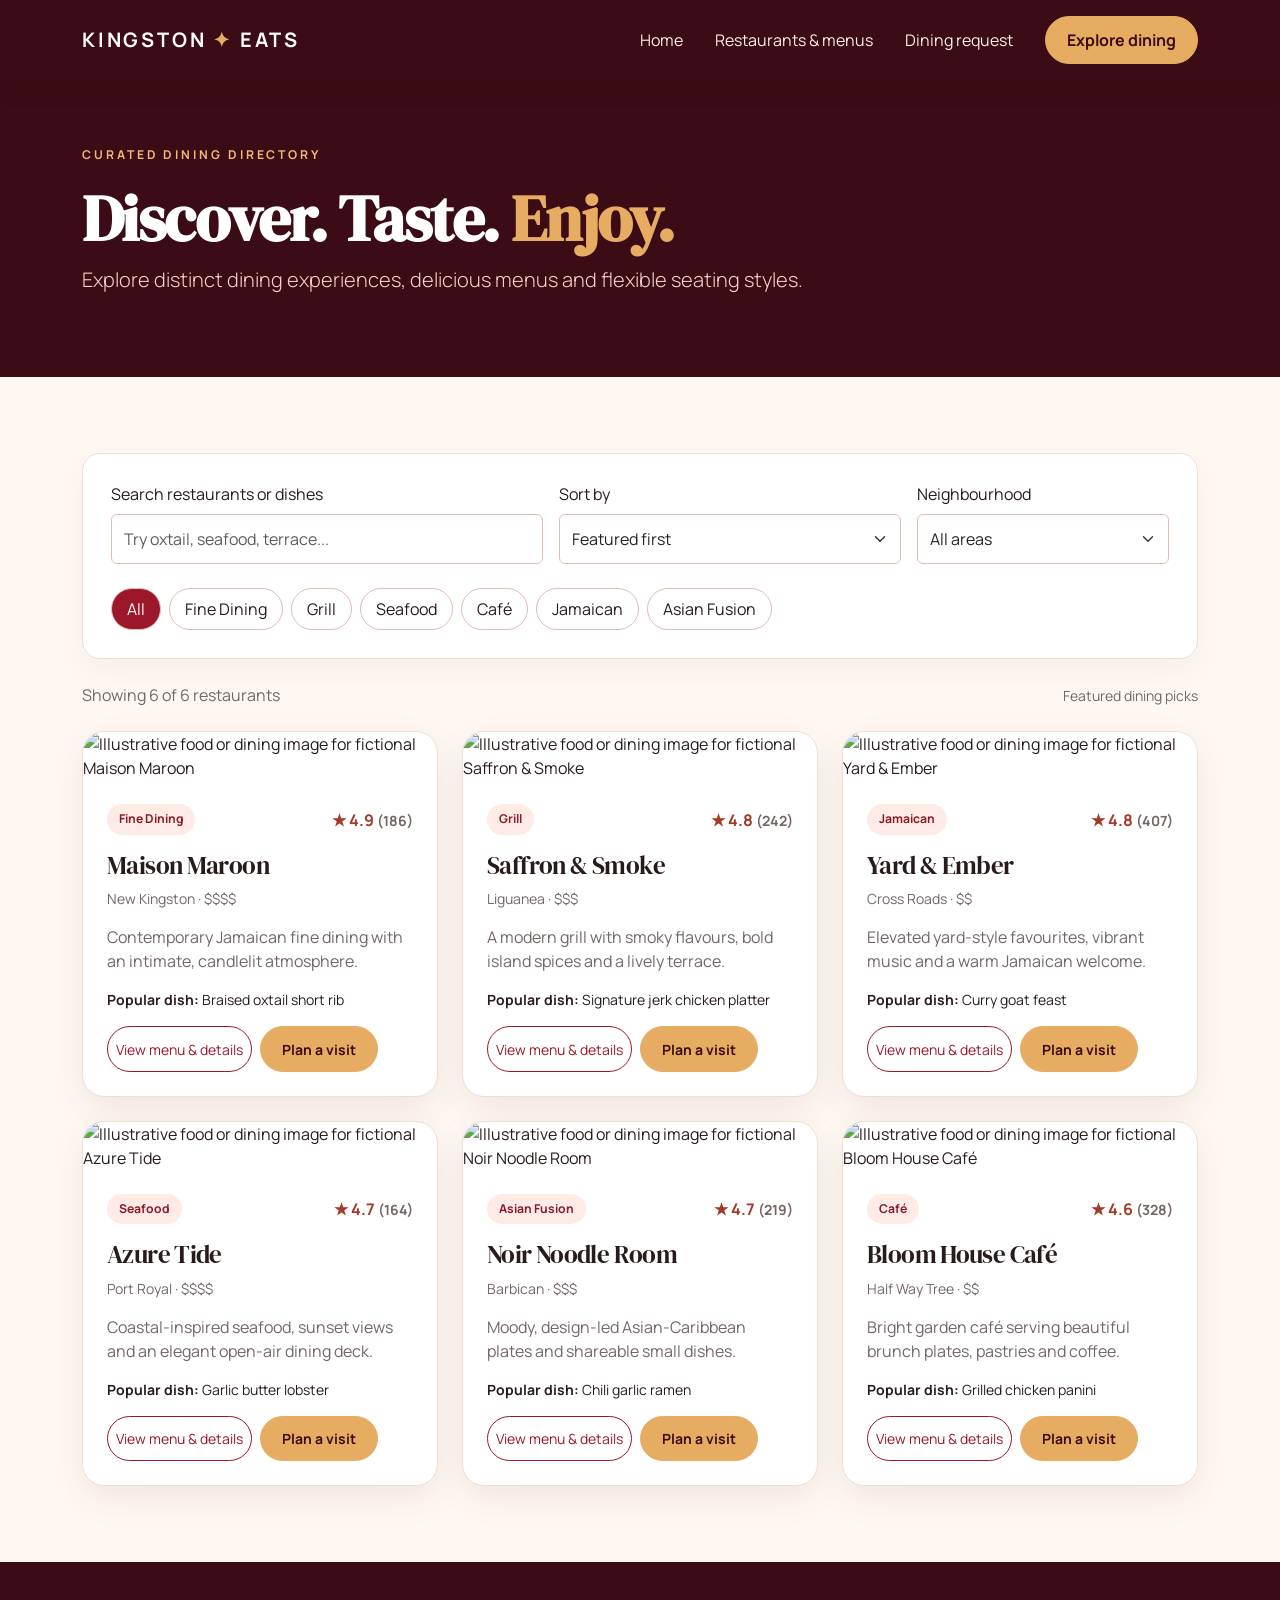
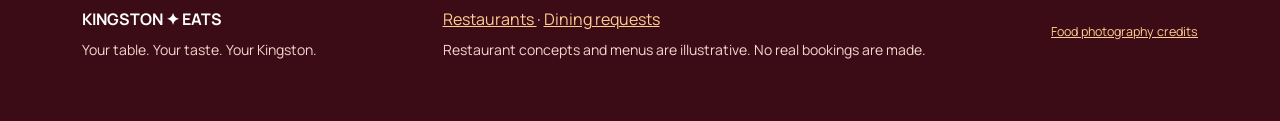
==== restaurants.html @ 557c5367 "Add Kingston Eats website with restaurant discovery features" ====
<!DOCTYPE html>
<html lang="en">
 <head>
  <meta charset="utf-8"/>
  <meta content="width=device-width, initial-scale=1" name="viewport"/>
  <meta content="Kingston Eats &mdash; discover island-inspired restaurants, menus and dining experiences in Kingston." name="description"/>
  <title>
   Restaurants &amp; Menus | Kingston Eats
  </title>
  <link href="https://cdn.jsdelivr.net/npm/bootstrap@5.3.3/dist/css/bootstrap.min.css" rel="stylesheet"/>
  <link href="css/styles.css" rel="stylesheet"/>
 </head>
 <body>
  <nav class="navbar navbar-expand-lg sticky-top">
   <div class="container">
    <a class="navbar-brand" href="index.html">
     KINGSTON
     <span class="brand-mark">
      ✦
     </span>
     EATS
    </a>
    <button aria-controls="navMain" aria-expanded="false" aria-label="Toggle navigation" class="navbar-toggler" data-bs-target="#navMain" data-bs-toggle="collapse" type="button">
     <span class="navbar-toggler-icon">
     </span>
    </button>
    <div class="collapse navbar-collapse" id="navMain">
     <ul class="navbar-nav ms-auto gap-lg-3">
      <li class="nav-item">
       <a class="nav-link" href="index.html">
        Home
       </a>
      </li>
      <li class="nav-item">
       <a class="nav-link" href="restaurants.html">
        Restaurants &amp; menus
       </a>
      </li>
      <li class="nav-item">
       <a class="nav-link" href="reservation.html">
        Dining request
       </a>
      </li>
     </ul>
     <a class="btn btn-main ms-lg-4 mt-3 mt-lg-0" href="restaurants.html">
      Explore dining
     </a>
    </div>
   </div>
  </nav>
  <main>
   <section class="hero-small">
    <div class="container">
     <p class="eyebrow">
      Curated dining directory
     </p>
     <h1>
      Discover. Taste.
      <span class="accent">
       Enjoy.
      </span>
     </h1>
     <p class="muted lead">
      Explore distinct dining experiences, delicious menus and flexible seating styles.
     </p>
    </div>
   </section>
   <section class="section-pad">
    <div class="container">
     <div class="panel mb-4">
      <div class="row g-3">
       <div class="col-md-5">
        <label class="form-label" for="searchInput">
         Search restaurants or dishes
        </label>
        <input class="form-control" id="searchInput" placeholder="Try oxtail, seafood, terrace..."/>
       </div>
       <div class="col-md-4">
        <label class="form-label" for="sortSelect">
         Sort by
        </label>
        <select class="form-select" id="sortSelect">
         <option value="featured">
          Featured first
         </option>
         <option value="rating">
          Top rated
         </option>
         <option value="reviews">
          Most reviewed
         </option>
         <option value="priceLow">
          Price: low to high
         </option>
         <option value="name">
          Name A&ndash;Z
         </option>
        </select>
       </div>
       <div class="col-md-3">
        <label class="form-label" for="areaSelect">
         Neighbourhood
        </label>
        <select class="form-select" id="areaSelect">
         <option value="all">
          All areas
         </option>
        </select>
       </div>
      </div>
      <div aria-label="Cuisine filters" class="d-flex flex-wrap gap-2 mt-4" id="categoryFilters">
      </div>
     </div>
     <div class="d-flex justify-content-between align-items-center mb-4 gap-2">
      <p aria-live="polite" class="muted mb-0" id="resultCount">
      </p>
      <span class="small muted">
       Featured dining picks
      </span>
     </div>
     <div class="row g-4" id="restaurantGrid">
     </div>
     <div class="empty-state d-none" id="emptyState">
      <h3>
       No matches found
      </h3>
      <button class="btn btn-outline-main" id="clearFilters">
       Clear filters
      </button>
     </div>
    </div>
   </section>
  </main>
  <footer>
   <div class="container d-md-flex justify-content-between gap-4">
    <div>
     <strong>
      KINGSTON ✦ EATS
     </strong>
     <p class="small mt-2 mb-0">
      Your table. Your taste. Your Kingston.
     </p>
    </div>
    <div class="mt-3 mt-md-0">
     <a href="restaurants.html">
      Restaurants
     </a>
     &middot;
     <a href="reservation.html">
      Dining requests
     </a>
     <p class="small mt-2">
      Restaurant concepts and menus are illustrative. No real bookings are made.
     </p>
    </div>
    <p class="image-credit mt-3 mb-0">
     <a href="IMAGE_CREDITS.md">
      Food photography credits
     </a>
    </p>
   </div>
  </footer>
  <div aria-hidden="true" aria-labelledby="detailsTitle" class="modal fade" id="detailsModal" tabindex="-1">
   <div class="modal-dialog modal-lg modal-dialog-centered modal-dialog-scrollable">
    <div class="modal-content">
     <div class="modal-header">
      <h2 class="modal-title h3" id="detailsTitle">
       Restaurant
      </h2>
      <button aria-label="Close" class="btn-close" data-bs-dismiss="modal" type="button">
      </button>
     </div>
     <div class="modal-body" id="detailsBody">
     </div>
     <div class="modal-footer">
      <button class="btn btn-outline-main" data-bs-dismiss="modal" type="button">
       Close
      </button>
      <a class="btn btn-main" href="reservation.html" id="detailsRequest">
       Plan a visit
      </a>
     </div>
    </div>
   </div>
  </div>
  <script src="https://code.jquery.com/jquery-3.7.1.min.js">
  </script>
  <script src="https://cdn.jsdelivr.net/npm/bootstrap@5.3.3/dist/js/bootstrap.bundle.min.js">
  </script>
  <script src="js/data.js">
  </script>
  <script src="js/app.js">
  </script>
 </body>
</html>
---- css/styles.css ----
@import url('https://fonts.googleapis.com/css2?family=Manrope:wght@400;500;600;700;800&family=DM+Serif+Display&display=swap');
:root{--ink:#291b1b;--deep:#3b0c15;--pine:#9d172a;--mint:#f7dedb;--gold:#e6ac62;--cream:#fff8f2;--white:#fff;--muted:#756666}*{box-sizing:border-box}body{font-family:'Manrope',sans-serif;background:var(--cream);color:var(--ink)}h1,h2,h3,.serif{font-family:'DM Serif Display',serif}h1{font-weight:600}a{color:var(--pine)}.navbar{background:var(--deep);padding:1rem 0}.navbar-brand{font-weight:700;letter-spacing:.14em;color:#fff!important}.brand-mark,.accent{color:var(--gold)}.nav-link{color:#ffece4!important}.nav-link.active{color:var(--gold)!important}.navbar-toggler{background:#fff}.btn-main{background:var(--gold);color:var(--deep);border:1px solid var(--gold);font-weight:700}.btn-main:hover{background:#f1c384;color:var(--deep)}.btn-outline-main{border:1px solid var(--pine);color:var(--pine)}.btn-outline-main:hover{background:var(--pine);color:#fff}.hero{background:linear-gradient(110deg,rgba(59,12,21,.92),rgba(126,25,35,.68)),url('https://images.unsplash.com/photo-1517248135467-4c7edcad34c4?auto=format&fit=crop&w=1800&q=85') center/cover;color:white;padding:105px 0 115px}.hero h1{font-size:clamp(3rem,6vw,5.5rem);line-height:1.12}.hero-small{background:var(--deep);color:#fff;padding:66px 0}.hero-small h1{font-size:clamp(2.4rem,5vw,4.4rem)}.eyebrow{text-transform:uppercase;letter-spacing:.24em;font-size:.76rem;color:var(--gold);font-weight:700}.lead-copy{color:#fce7df;max-width:620px}.section-pad{padding:76px 0}.section-title{font-size:clamp(2rem,4vw,3rem)}.muted{color:var(--muted)}.hero .muted,.hero-small .muted{color:#f7d4ca}.k-card{background:#fff;border:1px solid #f0ddd6;border-radius:18px;overflow:hidden;height:100%;box-shadow:0 10px 32px rgba(14,36,29,.06);transition:transform .2s}.k-card:hover{transform:translateY(-4px)}.k-card img{height:220px;width:100%;object-fit:cover}.k-card .card-body{padding:24px}.k-card h3{font-size:1.55rem}.pill{background:#ffebe5;color:#861b2a;border-radius:30px;padding:6px 12px;font-size:.76rem;font-weight:700}.rating{color:#a33a27;font-weight:700}.mini-price{font-size:.85rem;color:var(--muted)}.filter-chip{border:1px solid #dfbdb6;border-radius:24px;background:white;padding:8px 15px;color:var(--ink)}.filter-chip.active,.filter-chip:hover{background:var(--pine);color:white}.panel{background:white;border:1px solid #f0ddd6;border-radius:18px;padding:28px;box-shadow:0 12px 32px rgba(14,36,29,.04)}.form-control,.form-select{padding:12px;border-color:#dfbdb6}.form-control:focus,.form-select:focus{border-color:var(--pine);box-shadow:0 0 0 .2rem #9d172a22}.menu-row{padding:14px 0;border-bottom:1px solid #f0ddd6}.menu-row:last-child{border:0}.menu-price{color:#a33a27;font-weight:700;white-space:nowrap}.menu-tabs .btn{margin:0 5px 7px 0}.menu-tabs .active{background:var(--pine);color:white}.modal-content{border-radius:18px;border:0}.modal-header{background:var(--deep);color:white}.modal-header .btn-close{filter:invert(1)}.feature{background:#ffebe5;border-radius:18px;padding:30px;height:100%}.feature .num{font-size:2rem;color:var(--pine);font-family:'DM Serif Display',serif}.mini-card{background:#fff0e8;border-radius:12px;padding:18px}footer{background:var(--deep);color:#f5d6d0;padding:45px 0}footer a{color:#ffcc92}footer strong{color:white}.accordion-button:not(.collapsed){background:#ffe9e2;color:var(--pine)}.accordion-button:focus{box-shadow:0 0 0 .2rem #9d172a22}.empty-state{text-align:center;padding:40px}.sticky-summary{position:sticky;top:95px}@media(max-width:767px){.hero{padding:72px 0}.section-pad{padding:48px 0}.k-card img{height:190px}.sticky-summary{position:static}}

/* Crimson & spice editorial refresh */
:root{--crimson:#9d172a;--wine:#3b0c15;--apricot:#e6ac62;--blush:#fff0e8}
h1,h2,h3,.serif{letter-spacing:-.025em}
.navbar{box-shadow:0 6px 22px rgba(59,12,21,.16)}
.btn-main{border-radius:999px;padding:.7rem 1.3rem}
.btn-outline-main{border-radius:999px}
.k-card{border-radius:22px;box-shadow:0 12px 35px rgba(59,12,21,.08)}
.k-card img{transition:transform .35s ease}
.k-card:hover img{transform:scale(1.035)}
.k-card{isolation:isolate}
.hero{background-image:linear-gradient(110deg,rgba(59,12,21,.94),rgba(126,25,35,.75)),url('https://commons.wikimedia.org/wiki/Special:FilePath/Jamaican%20jerk%20pork%20and%20chicken.jpg?width=1400')}
.eyebrow{color:#f1b978}
.hero-small .eyebrow{color:#f1b978}
a:focus-visible,button:focus-visible,input:focus-visible,select:focus-visible,textarea:focus-visible{outline:3px solid #e6ac62;outline-offset:3px}
.image-credit{font-size:.78rem;line-height:1.5}
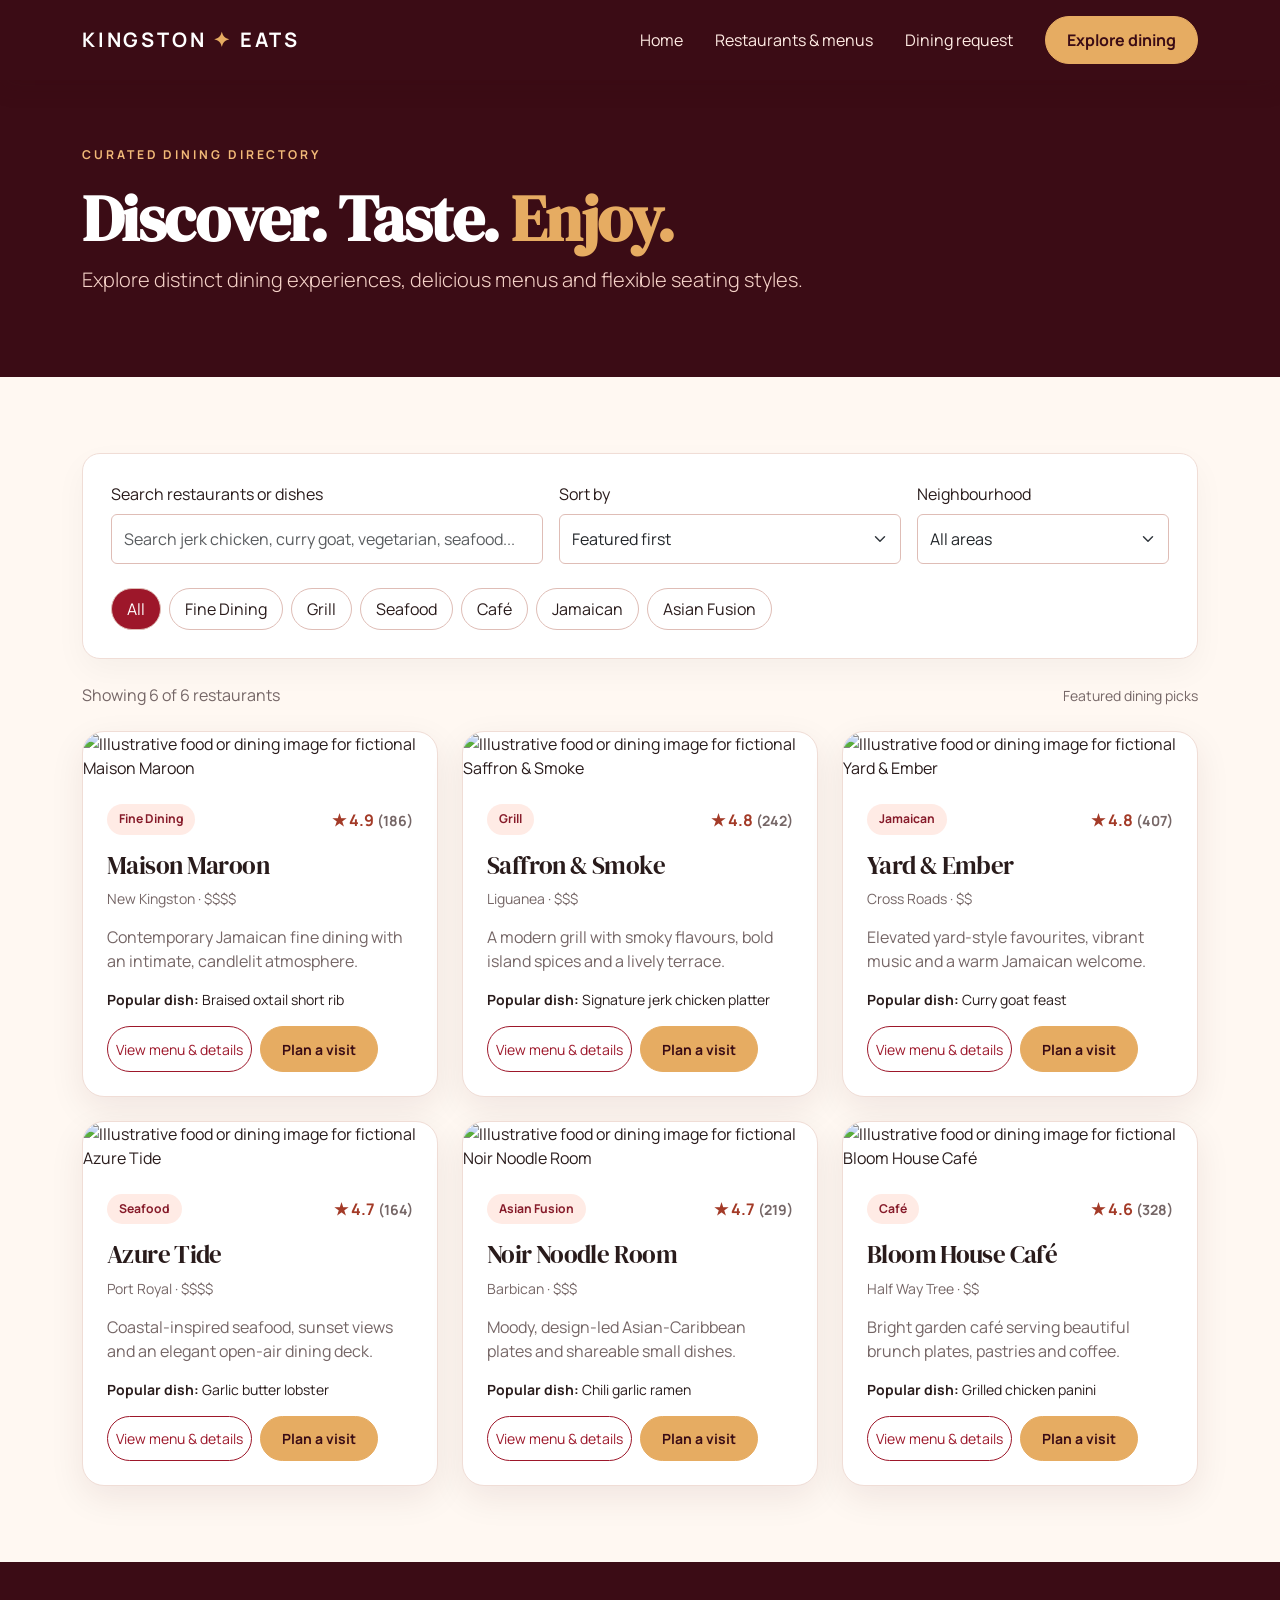
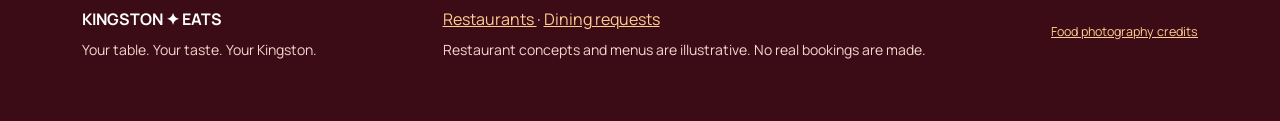
==== commit 09a4d21d: "Enhance restaurant menus and food discovery" ====
--- a/restaurants.html
+++ b/restaurants.html
@@ -73,7 +73,7 @@
         <label class="form-label" for="searchInput">
          Search restaurants or dishes
         </label>
-        <input class="form-control" id="searchInput" placeholder="Try oxtail, seafood, terrace..."/>
+        <input class="form-control" id="searchInput" placeholder="Search jerk chicken, curry goat, vegetarian, seafood..."/>
        </div>
        <div class="col-md-4">
         <label class="form-label" for="sortSelect">
--- a/css/styles.css
+++ b/css/styles.css
@@ -16,3 +16,16 @@
 .hero-small .eyebrow{color:#f1b978}
 a:focus-visible,button:focus-visible,input:focus-visible,select:focus-visible,textarea:focus-visible{outline:3px solid #e6ac62;outline-offset:3px}
 .image-credit{font-size:.78rem;line-height:1.5}
+
+/* Enhanced food menus and live reservation summary */
+.dish-tag{display:inline-flex;align-items:center;border-radius:999px;padding:4px 9px;font-size:.72rem;font-weight:700;background:#fff0e8;color:#742a2a}
+.dish-tag.veggie{background:#e4f3e6;color:#205b37}
+.dish-tag.spice-2,.dish-tag.spice-3{background:#ffe1d9;color:#9d172a}
+.dish-tag.spice-3{background:#9d172a;color:#fff}
+.menu-row h4{font-family:'Manrope',sans-serif;font-weight:800;letter-spacing:0}
+.menu-price{font-size:1.05rem;font-variant-numeric:tabular-nums;min-width:90px;text-align:right}
+.reservation-live-grid{display:grid;grid-template-columns:repeat(2,minmax(0,1fr));gap:12px}
+.reservation-live-grid dt{font-size:.73rem;color:#756666;text-transform:uppercase;letter-spacing:.05em}
+.reservation-live-grid dd{font-weight:700;margin:3px 0 0;overflow-wrap:anywhere}
+.live-summary-panel{border-left:4px solid #9d172a}
+@media(max-width:575px){.reservation-live-grid{grid-template-columns:1fr}.menu-price{min-width:70px}}
